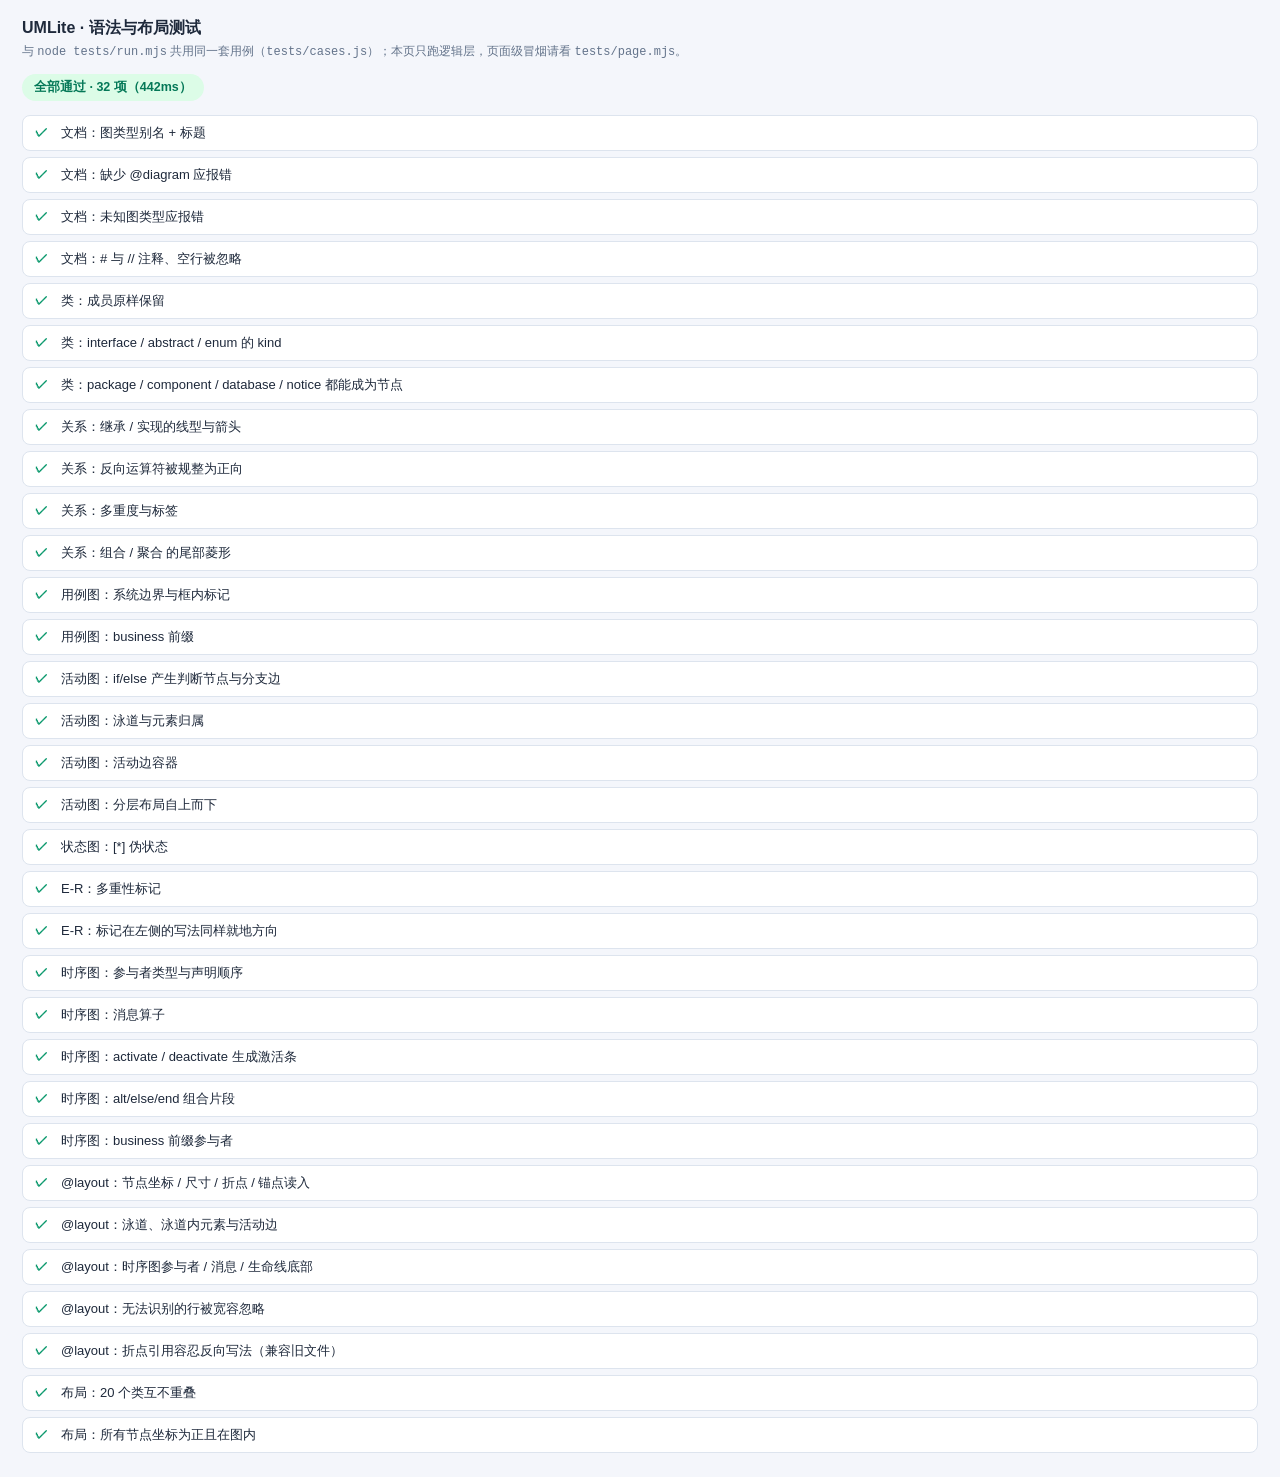
==== tests/index.html @ 3972cc46 "重构: 抽出管线层与 @layout 读写单一实现，新增 DSL 断言与页面冒烟测试 - 新增 js/pipeline.js: buildModel() 成为「DSL → 可渲染模型」唯一入口，   " ====
<!DOCTYPE html>
<html lang="zh-CN">
<head>
<meta charset="UTF-8">
<meta name="viewport" content="width=device-width, initial-scale=1">
<title>UMLite · 语法与布局测试</title>
<style>
  body{margin:0;padding:18px 22px;font-family:-apple-system,BlinkMacSystemFont,"Segoe UI","PingFang SC","Microsoft YaHei",sans-serif;background:#f4f6fb;color:#1e293b;}
  h1{font-size:16px;margin:0 0 4px;}
  .sub{color:#64748b;font-size:12px;margin-bottom:14px;}
  .sum{display:inline-block;padding:5px 12px;border-radius:999px;font-size:12.5px;font-weight:700;margin-bottom:14px;}
  .sum.ok{background:#dcfce7;color:#047857;}
  .sum.bad{background:#fee2e2;color:#b91c1c;}
  ul{list-style:none;margin:0;padding:0;}
  li{background:#fff;border:1px solid #dde4ee;border-radius:8px;padding:8px 12px;margin-bottom:6px;font-size:13px;display:flex;gap:10px;align-items:flex-start;}
  li .mark{font-weight:700;width:16px;flex:0 0 16px;}
  li.ok .mark{color:#059669;}
  li.bad{border-color:#fecaca;background:#fff7f7;}
  li.bad .mark{color:#dc2626;}
  .fails{margin:6px 0 0;padding-left:18px;color:#b91c1c;font-size:12px;font-family:"SF Mono",Menlo,Consolas,monospace;white-space:pre-wrap;}
  .group{margin:16px 0 6px;font-size:12px;color:#64748b;letter-spacing:.4px;}
</style>
</head>
<body>
<h1>UMLite · 语法与布局测试</h1>
<div class="sub">与 <code>node tests/run.mjs</code> 共用同一套用例（<code>tests/cases.js</code>）；本页只跑逻辑层，页面级冒烟请看 <code>tests/page.mjs</code>。</div>
<div id="summary" class="sum"></div>
<ul id="list"></ul>

<script src="../js/util.js"></script>
<script src="../js/layoutcode.js"></script>
<script src="../js/parser.js"></script>
<script src="../js/layout.js"></script>
<script src="../js/pipeline.js"></script>
<script src="../js/render.js"></script>
<script src="harness.js"></script>
<script src="cases.js"></script>
<script>
(function () {
  'use strict';
  const t0 = performance.now();
  const results = window.UMLiteTests.runCases(window.TEST_CASES);
  const ms = Math.round(performance.now() - t0);
  const failed = results.filter(r => !r.ok).length;

  const sum = document.getElementById('summary');
  sum.className = 'sum ' + (failed ? 'bad' : 'ok');
  sum.textContent = failed
    ? failed + ' 项失败 / 共 ' + results.length + ' 项（' + ms + 'ms）'
    : '全部通过 · ' + results.length + ' 项（' + ms + 'ms）';

  const list = document.getElementById('list');
  for (const r of results) {
    const li = document.createElement('li');
    li.className = r.ok ? 'ok' : 'bad';
    const mark = document.createElement('span');
    mark.className = 'mark';
    mark.textContent = r.ok ? '✓' : '✗';
    const body = document.createElement('div');
    body.textContent = r.name;
    li.appendChild(mark);
    li.appendChild(body);
    if (!r.ok) {
      const ul = document.createElement('ul');
      ul.className = 'fails';
      for (const f of r.fails) {
        const li2 = document.createElement('li');
        li2.textContent = f;
        ul.appendChild(li2);
      }
      body.appendChild(ul);
    }
    list.appendChild(li);
  }
})();
</script>
</body>
</html>
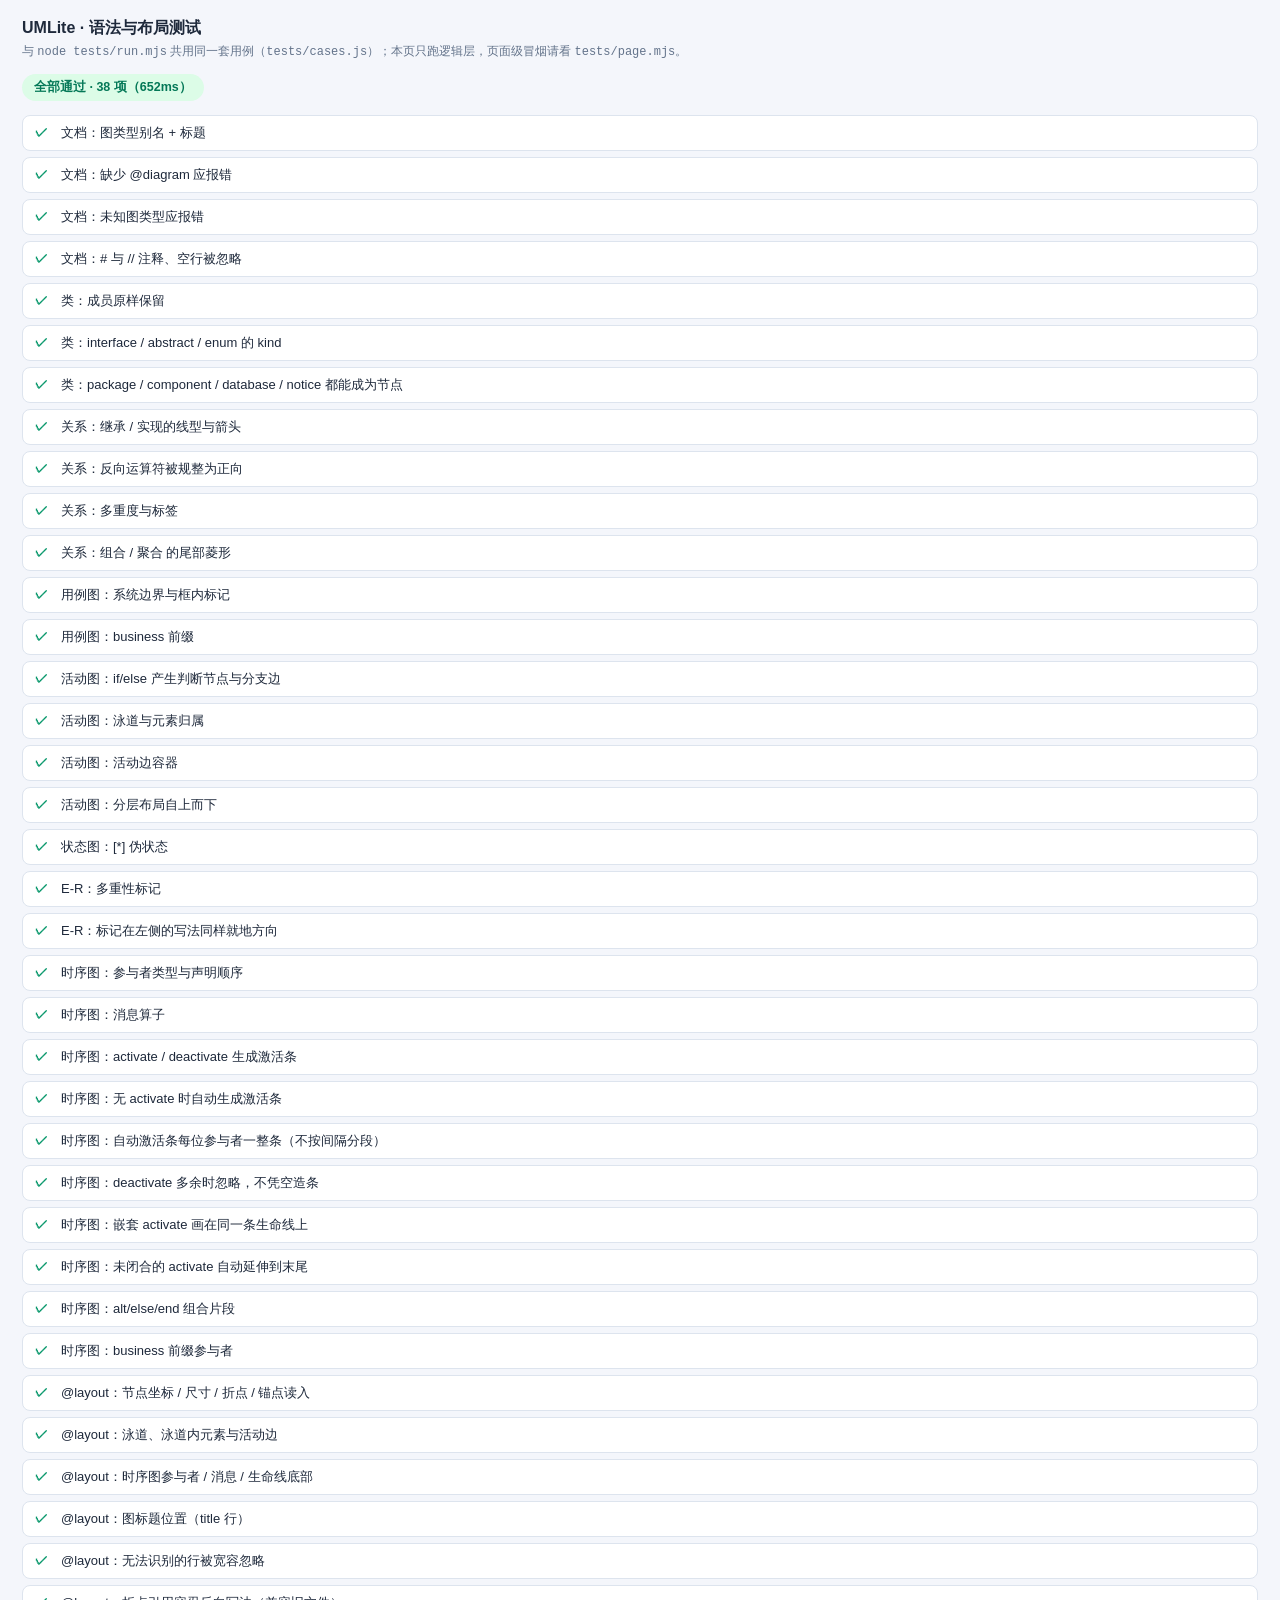
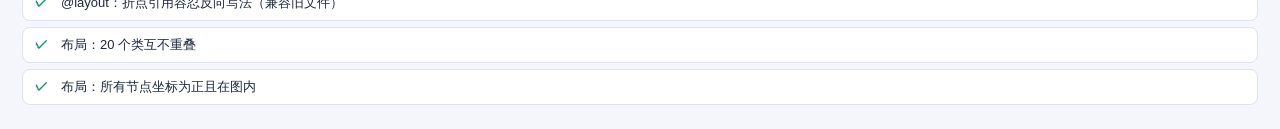
==== commit 7f298dbb: "样式解耦 + 简约配色，顺序图默认布局收紧、图标库抽离（v1.25） - 新增 js/theme.js：颜色 / 字体 / 线宽 / 圆角 / 阴影 / 渐变收敛成主题 token 表，render." ====
--- a/tests/index.html
+++ b/tests/index.html
@@ -28,6 +28,7 @@
 <ul id="list"></ul>
 
 <script src="../js/util.js"></script>
+<script src="../js/theme.js"></script>
 <script src="../js/layoutcode.js"></script>
 <script src="../js/parser.js"></script>
 <script src="../js/layout.js"></script>
